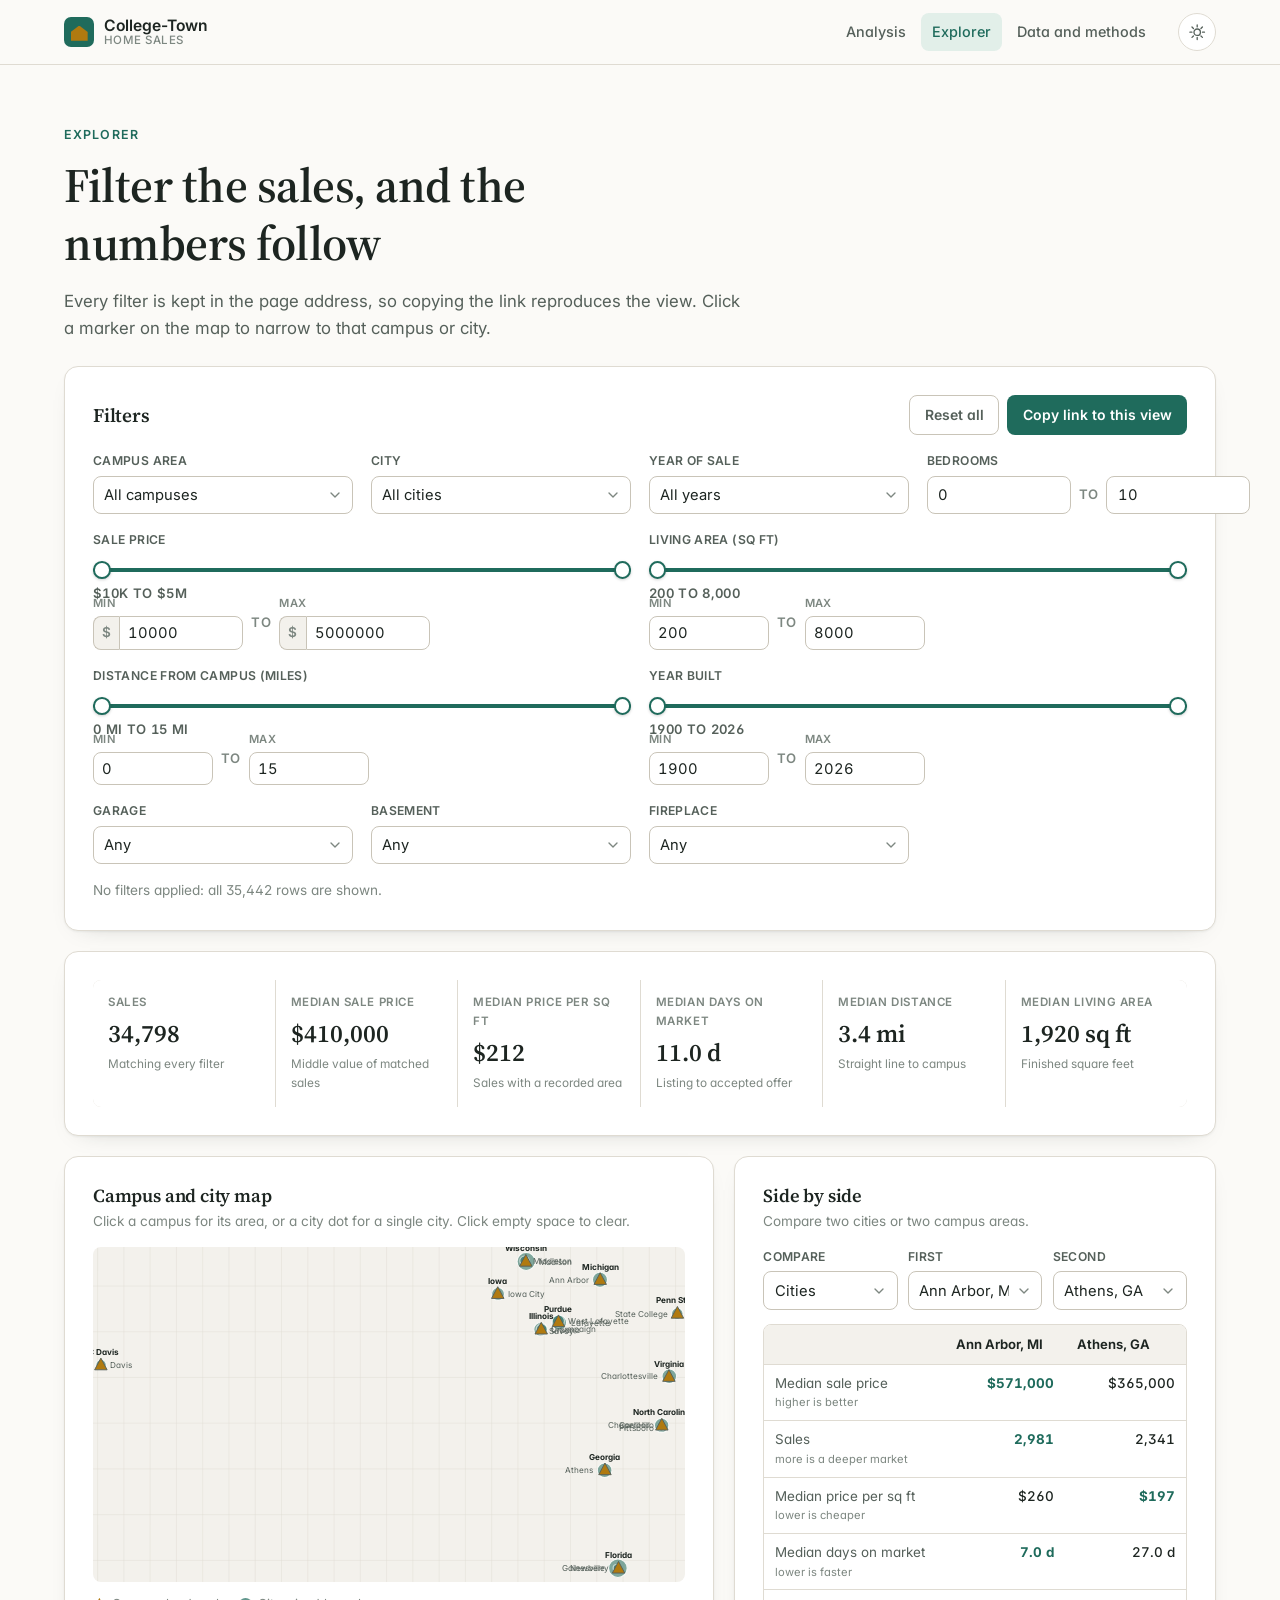
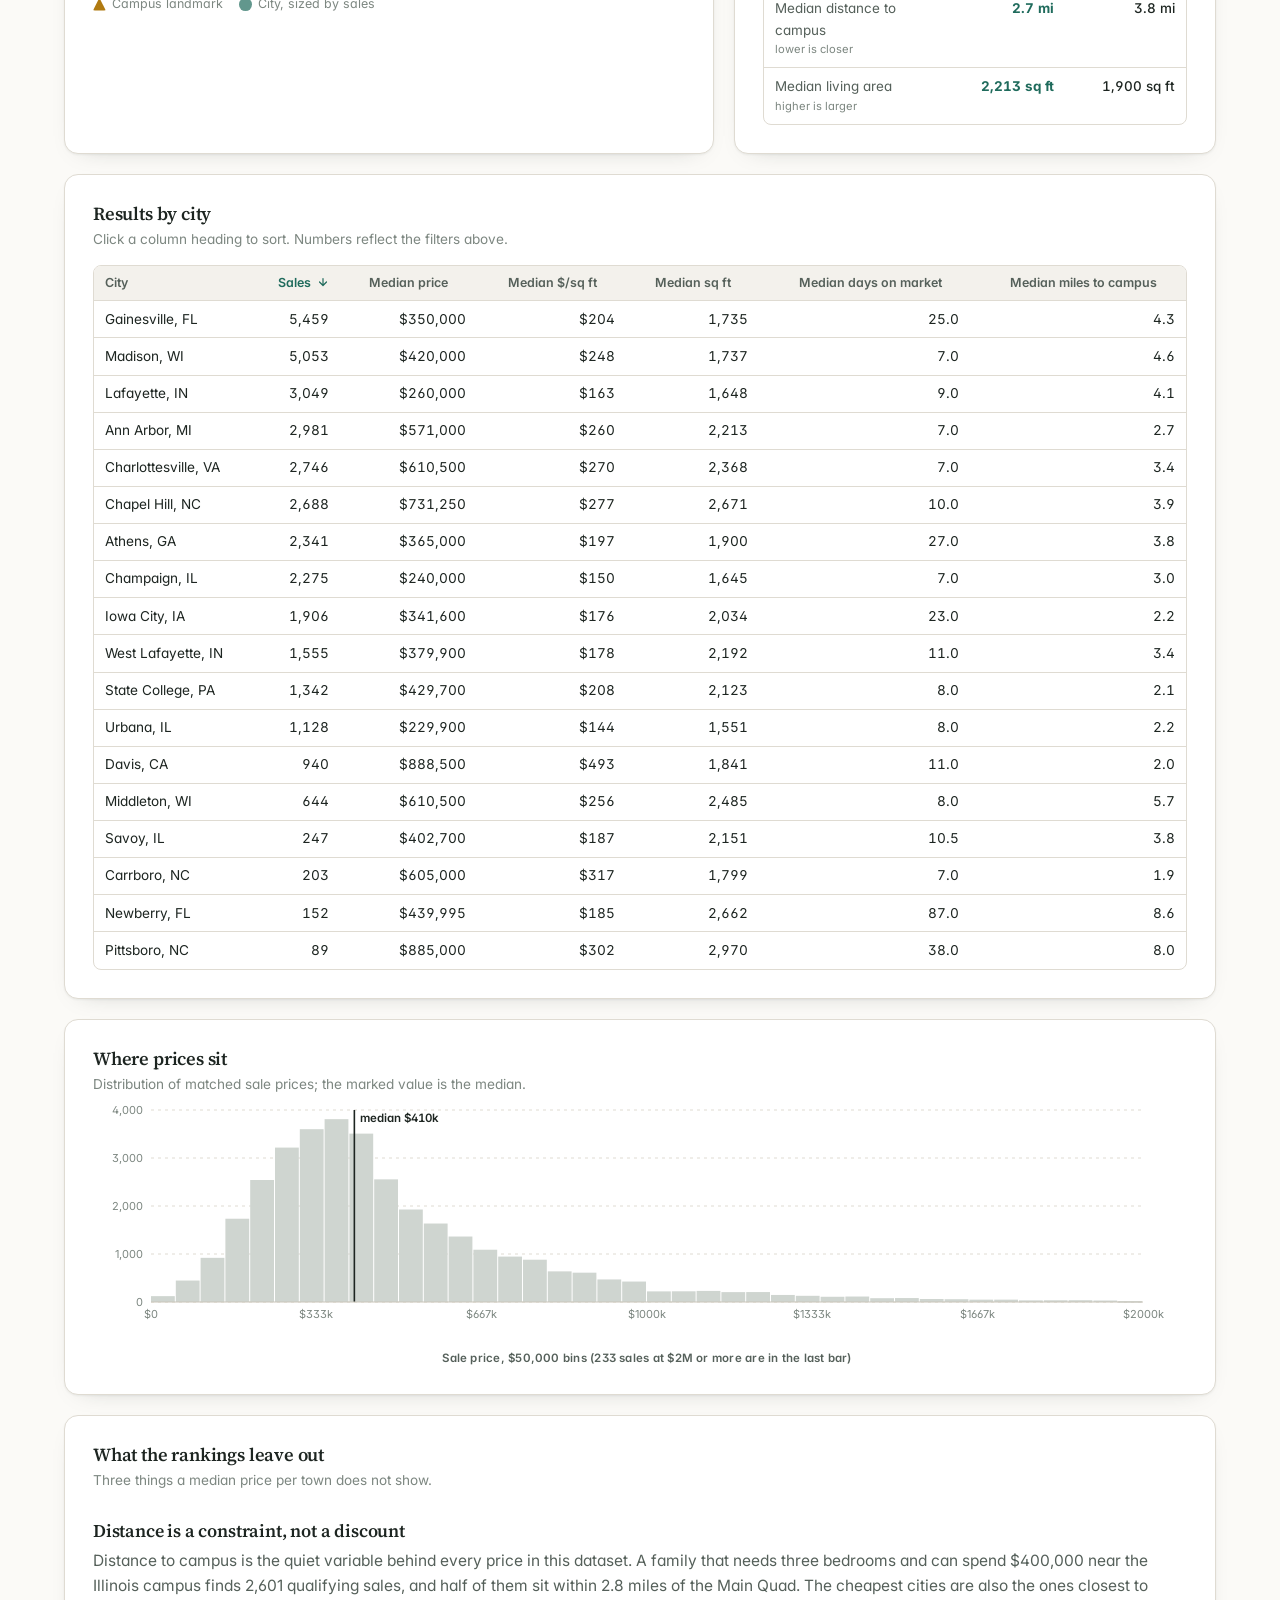
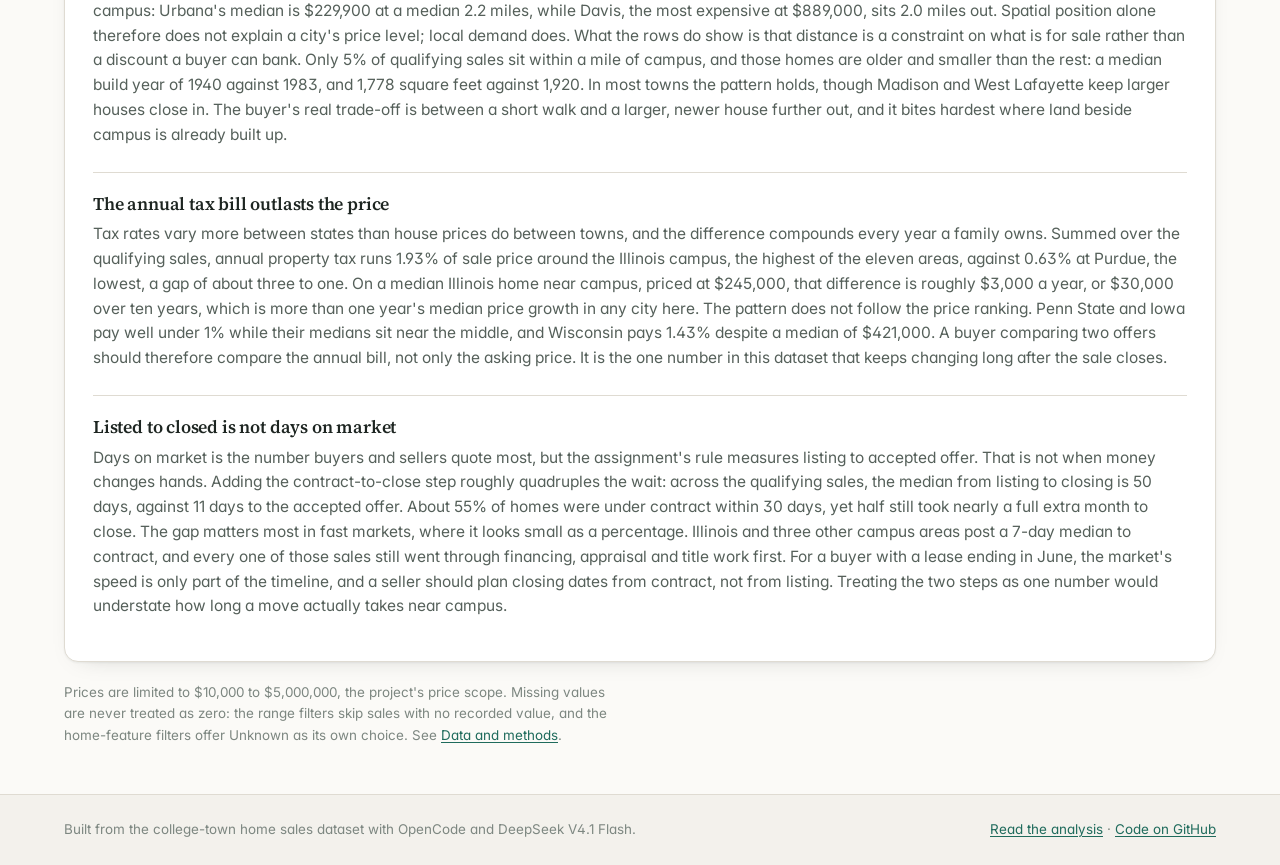
==== explore.html @ 2c2f4332 "Part 2: answer Q1-Q10 from the dataset, with an explorer Add the graded questions and insights to th" ====
<!DOCTYPE html>
<html lang="en" data-theme="light">
<head>
  <meta charset="utf-8">
  <meta name="viewport" content="width=device-width, initial-scale=1">
  <title>Explorer: College-Town Home Sales</title>
  <meta name="description" content="Filter 35,442 college-town home sales by campus, city, year, price, size, distance and home features. Map, comparison and sortable table.">
  <link rel="icon" href="data:image/svg+xml,%3Csvg xmlns='http://www.w3.org/2000/svg' viewBox='0 0 32 32'%3E%3Crect width='32' height='32' rx='7' fill='%231f6b5c'/%3E%3Cpath d='M8 17 16 9l8 8v7H8z' fill='%23f2c14e'/%3E%3C/svg%3E">
  <link rel="preconnect" href="https://fonts.googleapis.com">
  <link rel="preconnect" href="https://fonts.gstatic.com" crossorigin>
  <link rel="stylesheet" href="https://fonts.googleapis.com/css2?family=Inter:wght@400;500;600;700&family=Source+Serif+4:opsz,wght@8..60,400;8..60,600&display=swap">
  <link rel="stylesheet" href="styles.css?v=3">
</head>
<body>
  <a class="skip-link" href="#main">Skip to content</a>

  <div id="loading" class="loading" role="status" aria-live="polite">
    <div class="loading-box">
      <span class="spinner" aria-hidden="true"></span>
      <p>Loading 35,442 home sales&hellip;</p>
    </div>
  </div>

  <header class="site-header">
    <div class="wrap header-inner">
      <a class="brand" href="index.html">
        <span class="brand-mark" aria-hidden="true"></span>
        <span class="brand-text">College-Town<small>Home Sales</small></span>
      </a>
      <nav class="site-nav" aria-label="Primary">
        <a href="index.html">Analysis</a>
        <a href="explore.html" aria-current="page">Explorer</a>
        <a href="index.html#data-methods">Data and methods</a>
      </nav>
      <button class="theme-toggle" id="theme-toggle" type="button" aria-pressed="false" aria-label="Switch to dark mode">
        <svg class="icon-sun" viewBox="0 0 24 24" aria-hidden="true"><circle cx="12" cy="12" r="4.2"/><path d="M12 2.5v2.6M12 18.9v2.6M2.5 12h2.6M18.9 12h2.6M5.2 5.2l1.9 1.9M16.9 16.9l1.9 1.9M18.8 5.2l-1.9 1.9M7.1 16.9l-1.9 1.9"/></svg>
        <svg class="icon-moon" viewBox="0 0 24 24" aria-hidden="true"><path d="M20 14.2A8.4 8.4 0 0 1 9.8 4a8.4 8.4 0 1 0 10.2 10.2z"/></svg>
      </button>
    </div>
  </header>

  <main id="main">
    <section class="hero explorer-hero">
      <div class="wrap">
        <p class="eyebrow">Explorer</p>
        <h1>Filter the sales, and the numbers follow</h1>
        <p class="hero-lede">
          Every filter is kept in the page address, so copying the link reproduces the view.
          Click a marker on the map to narrow to that campus or city.
        </p>
      </div>
    </section>

    <div class="wrap explorer">
      <section class="card" aria-labelledby="filters-h">
        <header class="filters-head">
          <h2 id="filters-h">Filters</h2>
          <div class="filters-actions">
            <button type="button" class="btn btn-ghost" id="reset-filters">Reset all</button>
            <button type="button" class="btn btn-primary" id="copy-link">Copy link to this view</button>
          </div>
        </header>

        <div class="filter-grid">
          <label class="field" for="f-campus">
            Campus area
            <select id="f-campus"></select>
          </label>

          <label class="field" for="f-city">
            City
            <select id="f-city"></select>
          </label>

          <label class="field" for="f-year">
            Year of sale
            <select id="f-year"></select>
          </label>

          <div class="field">
            <span class="field-label" id="beds-label">Bedrooms</span>
            <div class="field-inline">
              <label class="sr-only" for="f-beds-min">Minimum bedrooms</label>
              <input type="number" id="f-beds-min" min="0" max="10" step="1" value="0" inputmode="numeric">
              <span class="range-dash" aria-hidden="true">to</span>
              <label class="sr-only" for="f-beds-max">Maximum bedrooms</label>
              <input type="number" id="f-beds-max" min="0" max="10" step="1" value="10" inputmode="numeric">
            </div>
          </div>

          <div class="field wide">
            <span class="field-label">Sale price</span>
            <div class="range-wrap">
              <div class="range-slider" id="price-slider"></div>
              <div class="range-inputs">
                <label>
                  Min
                  <span class="unit-input"><span class="unit" aria-hidden="true">$</span><input type="number" id="f-price-min" min="10000" max="5000000" step="1000" value="10000" inputmode="numeric"></span>
                </label>
                <span class="range-dash" aria-hidden="true">to</span>
                <label>
                  Max
                  <span class="unit-input"><span class="unit" aria-hidden="true">$</span><input type="number" id="f-price-max" min="10000" max="5000000" step="1000" value="5000000" inputmode="numeric"></span>
                </label>
              </div>
            </div>
          </div>

          <div class="field wide">
            <span class="field-label">Living area (sq ft)</span>
            <div class="range-wrap">
              <div class="range-slider" id="sqft-slider"></div>
              <div class="range-inputs">
                <label>
                  Min
                  <input type="number" id="f-sqft-min" min="200" max="8000" step="50" value="200" inputmode="numeric">
                </label>
                <span class="range-dash" aria-hidden="true">to</span>
                <label>
                  Max
                  <input type="number" id="f-sqft-max" min="200" max="8000" step="50" value="8000" inputmode="numeric">
                </label>
              </div>
            </div>
          </div>

          <div class="field wide">
            <span class="field-label">Distance from campus (miles)</span>
            <div class="range-wrap">
              <div class="range-slider" id="miles-slider"></div>
              <div class="range-inputs">
                <label>
                  Min
                  <input type="number" id="f-miles-min" min="0" max="15" step="0.5" value="0" inputmode="decimal">
                </label>
                <span class="range-dash" aria-hidden="true">to</span>
                <label>
                  Max
                  <input type="number" id="f-miles-max" min="0" max="15" step="0.5" value="15" inputmode="decimal">
                </label>
              </div>
            </div>
          </div>

          <div class="field wide">
            <span class="field-label">Year built</span>
            <div class="range-wrap">
              <div class="range-slider" id="built-slider"></div>
              <div class="range-inputs">
                <label>
                  Min
                  <input type="number" id="f-built-min" min="1900" max="2026" step="1" value="1900" inputmode="numeric">
                </label>
                <span class="range-dash" aria-hidden="true">to</span>
                <label>
                  Max
                  <input type="number" id="f-built-max" min="1900" max="2026" step="1" value="2026" inputmode="numeric">
                </label>
              </div>
            </div>
          </div>

          <label class="field" for="f-garage">
            Garage
            <select id="f-garage">
              <option value="">Any</option><option value="yes">Yes</option><option value="no">No</option><option value="unknown">Unknown</option>
            </select>
          </label>

          <label class="field" for="f-basement">
            Basement
            <select id="f-basement">
              <option value="">Any</option><option value="yes">Yes</option><option value="no">No</option><option value="unknown">Unknown</option>
            </select>
          </label>

          <label class="field" for="f-fireplace">
            Fireplace
            <select id="f-fireplace">
              <option value="">Any</option><option value="yes">Yes</option><option value="no">No</option><option value="unknown">Unknown</option>
            </select>
          </label>
        </div>

        <div class="active-filters" id="active-filters" aria-live="polite"></div>
      </section>

      <section class="card kpis-card" aria-labelledby="kpi-h">
        <h2 id="kpi-h" class="sr-only">Key numbers for this view</h2>
        <div class="kpi-grid" id="kpi-grid">
          <div class="kpi"><dt>Sales</dt><dd id="kpi-sales">—</dd><p>Matching every filter</p></div>
          <div class="kpi"><dt>Median sale price</dt><dd id="kpi-price">—</dd><p>Middle value of matched sales</p></div>
          <div class="kpi"><dt>Median price per sq ft</dt><dd id="kpi-ppsf">—</dd><p>Sales with a recorded area</p></div>
          <div class="kpi"><dt>Median days on market</dt><dd id="kpi-dom">—</dd><p>Listing to accepted offer</p></div>
          <div class="kpi"><dt>Median distance</dt><dd id="kpi-miles">—</dd><p>Straight line to campus</p></div>
          <div class="kpi"><dt>Median living area</dt><dd id="kpi-sqft">—</dd><p>Finished square feet</p></div>
        </div>
      </section>

      <div class="explore-grid">
        <section class="card map-card" aria-labelledby="map-h">
          <header class="panel-head">
            <h2 id="map-h">Campus and city map</h2>
            <p>Click a campus for its area, or a city dot for a single city. Click empty space to clear.</p>
          </header>
          <div class="map-holder" id="map-holder"></div>
          <p class="map-legend">
            <span class="legend-chip"><span class="legend-swatch swatch-campus"></span>Campus landmark</span>
            <span class="legend-chip"><span class="legend-swatch swatch-city"></span>City, sized by sales</span>
          </p>
        </section>

        <section class="card compare-card" aria-labelledby="compare-h">
          <header class="panel-head">
            <h2 id="compare-h">Side by side</h2>
            <p>Compare two cities or two campus areas.</p>
          </header>
          <div class="compare-controls">
            <label class="field" for="compare-kind">
              Compare
              <select id="compare-kind">
                <option value="city">Cities</option>
                <option value="campus">Campus areas</option>
              </select>
            </label>
            <label class="field" for="compare-a">
              First
              <select id="compare-a"></select>
            </label>
            <label class="field" for="compare-b">
              Second
              <select id="compare-b"></select>
            </label>
          </div>
          <div id="compare-body" class="compare-body"></div>
        </section>
      </div>

      <section class="card" aria-labelledby="table-h">
        <header class="panel-head">
          <h2 id="table-h">Results by city</h2>
          <p>Click a column heading to sort. Numbers reflect the filters above.</p>
        </header>
        <div id="results-table"></div>
      </section>

      <section class="card" aria-labelledby="dist-h">
        <header class="panel-head">
          <h2 id="dist-h">Where prices sit</h2>
          <p>Distribution of matched sale prices; the marked value is the median.</p>
        </header>
        <div class="chart chart-short" id="dist-chart"></div>
      </section>

      <section class="card" id="explorer-insights" aria-labelledby="ei-h">
        <header class="panel-head">
          <h2 id="ei-h">What the rankings leave out</h2>
          <p>Three things a median price per town does not show.</p>
        </header>
        <article class="insight">
          <h3>Distance is a constraint, not a discount</h3>
          <p id="insight-proximity"></p>
        </article>
        <article class="insight">
          <h3>The annual tax bill outlasts the price</h3>
          <p id="insight-tax"></p>
        </article>
        <article class="insight">
          <h3>Listed to closed is not days on market</h3>
          <p id="insight-timing"></p>
        </article>
      </section>

      <p class="explorer-note">
        Prices are limited to $10,000 to $5,000,000, the project's price scope. Missing values are never
        treated as zero: the range filters skip sales with no recorded value, and the home-feature
        filters offer Unknown as its own choice. See <a href="index.html#data-methods">Data and methods</a>.
      </p>
    </div>
  </main>

  <footer class="site-footer">
    <div class="wrap footer-inner">
      <p>Built from the college-town home sales dataset with OpenCode and DeepSeek V4.1 Flash.</p>
      <p><a href="index.html">Read the analysis</a> &middot; <a href="https://github.com/bsalbilla06/college-town-home-sales">Code on GitHub</a></p>
    </div>
  </footer>

  
  <script src="insights.js?v=3"></script>
  <script src="charts.js?v=3"></script>
  <script src="analysis.js?v=3"></script>
  <script src="theme.js?v=3"></script>
  <script src="explore.js?v=3"></script>
</body>
</html>
---- styles.css ----
/* College-Town Home Sales
   A small palette, two themes, and one set of layout rules shared by
   the analysis page and the explorer. */

/* ------------------------------ tokens ------------------------------ */
:root {
  --font-sans: "Inter", ui-sans-serif, system-ui, -apple-system, "Segoe UI", sans-serif;
  --font-serif: "Source Serif 4", Georgia, "Times New Roman", serif;

  --paper: #fbfaf7;
  --surface: #ffffff;
  --surface-2: #f3f1ec;
  --surface-3: #e9e6df;
  --ink: #1d2521;
  --ink-2: #55605a;
  --ink-3: #7d8781;
  --line: #dfdbd2;
  --line-strong: #c9c4b8;

  --accent: #1f6b5c;
  --accent-ink: #ffffff;
  --accent-soft: #e2efe9;
  --accent-2: #0f4a3f;
  --gold: #b07a10;
  --gold-soft: #f6ecd5;
  --muted: #a9b2ac;
  --muted-2: #cfd5d0;
  --neg: #a8472c;
  --neg-soft: #f6e3dd;

  --shadow: 0 1px 2px rgba(29, 37, 33, 0.05), 0 8px 24px -18px rgba(29, 37, 33, 0.35);
  --radius: 14px;
  --radius-sm: 8px;
  --wrap: 76rem;
  --focus: 0 0 0 3px rgba(31, 107, 92, 0.35);
}

[data-theme="dark"] {
  --paper: #121716;
  --surface: #1a201e;
  --surface-2: #212927;
  --surface-3: #2a3331;
  --ink: #edf1ee;
  --ink-2: #b3bdb7;
  --ink-3: #8b968f;
  --line: #2f3936;
  --line-strong: #434f4b;

  --accent: #57c2a8;
  --accent-ink: #0c211c;
  --accent-soft: #1d3a33;
  --accent-2: #8fdcc7;
  --gold: #e8b85c;
  --gold-soft: #3a2f17;
  --muted: #5d6a64;
  --muted-2: #3f4a46;
  --neg: #e58b6f;
  --neg-soft: #3c251f;

  --shadow: 0 1px 2px rgba(0, 0, 0, 0.4), 0 10px 30px -20px rgba(0, 0, 0, 0.8);
  --focus: 0 0 0 3px rgba(87, 194, 168, 0.45);
}

/* ------------------------------ base ------------------------------- */
*, *::before, *::after { box-sizing: border-box; }

html { -webkit-text-size-adjust: 100%; scroll-behavior: smooth; scroll-padding-top: 5.5rem; }

body {
  margin: 0;
  background: var(--paper);
  color: var(--ink);
  font-family: var(--font-sans);
  font-size: 16px;
  line-height: 1.6;
  font-feature-settings: "cv11", "ss01";
  -webkit-font-smoothing: antialiased;
}

h1, h2, h3, h4 { font-family: var(--font-serif); font-weight: 600; line-height: 1.2; letter-spacing: -0.01em; margin: 0; }
h1 { font-size: clamp(1.9rem, 4.2vw, 3rem); }
h2 { font-size: clamp(1.3rem, 2.2vw, 1.65rem); }
h3 { font-size: 1.12rem; }
p { margin: 0 0 0.85rem; }
a { color: var(--accent); text-underline-offset: 2px; }
code { font-size: 0.88em; background: var(--surface-2); padding: 0.08em 0.35em; border-radius: 5px; }

:focus-visible { outline: none; box-shadow: var(--focus); border-radius: 6px; }

.wrap { width: 100%; max-width: var(--wrap); margin: 0 auto; padding: 0 clamp(1rem, 3vw, 2rem); }

.skip-link {
  position: absolute; left: -9999px; top: 0.5rem; z-index: 50;
  background: var(--surface); padding: 0.6rem 0.9rem; border-radius: var(--radius-sm);
  border: 1px solid var(--line);
}
.skip-link:focus { left: 1rem; }

/* ------------------------------ header ----------------------------- */
.site-header {
  position: sticky; top: 0; z-index: 30;
  background: color-mix(in srgb, var(--paper) 88%, transparent);
  backdrop-filter: saturate(140%) blur(10px);
  border-bottom: 1px solid var(--line);
}

.header-inner {
  display: flex; align-items: center; gap: 1.25rem;
  min-height: 4rem;
}

.brand { display: flex; align-items: center; gap: 0.6rem; text-decoration: none; color: var(--ink); flex: none; }
.brand-mark {
  width: 1.9rem; height: 1.9rem; border-radius: 7px; background: var(--accent);
  display: grid; place-items: center; position: relative; overflow: hidden;
}
.brand-mark::before {
  content: ""; position: absolute; inset: 0.55rem 0.42rem 0.4rem; background: var(--gold);
  clip-path: polygon(0 42%, 50% 0, 100% 42%, 100% 100%, 0 100%);
}
.brand-text { display: flex; flex-direction: column; line-height: 1.1; font-weight: 600; font-size: 0.98rem; }
.brand-text small { font-weight: 500; font-size: 0.72rem; color: var(--ink-3); letter-spacing: 0.04em; text-transform: uppercase; }

.site-nav { display: flex; gap: 0.25rem; margin-left: auto; }
.site-nav a {
  text-decoration: none; color: var(--ink-2); font-size: 0.9rem; font-weight: 500;
  padding: 0.45rem 0.7rem; border-radius: var(--radius-sm);
}
.site-nav a:hover { background: var(--surface-2); color: var(--ink); }
.site-nav a[aria-current="page"] { color: var(--accent); background: var(--accent-soft); }

.theme-toggle {
  flex: none; width: 2.4rem; height: 2.4rem; border-radius: 50%;
  border: 1px solid var(--line); background: var(--surface); color: var(--ink-2);
  display: grid; place-items: center; cursor: pointer;
  transition: background 0.15s, border-color 0.15s, color 0.15s;
}
.theme-toggle:hover { background: var(--surface-2); color: var(--ink); border-color: var(--line-strong); }
.theme-toggle svg { width: 1.15rem; height: 1.15rem; fill: none; stroke: currentColor; stroke-width: 1.7; stroke-linecap: round; stroke-linejoin: round; }
.theme-toggle .icon-moon { display: none; fill: currentColor; stroke: none; }
[data-theme="dark"] .theme-toggle .icon-sun { display: none; }
[data-theme="dark"] .theme-toggle .icon-moon { display: block; }

/* ------------------------------- hero ------------------------------ */
.hero { padding: clamp(2.25rem, 5vw, 3.75rem) 0 clamp(1.5rem, 3vw, 2.25rem); }
.hero .eyebrow {
  margin: 0 0 0.75rem; font-size: 0.78rem; font-weight: 600; letter-spacing: 0.09em;
  text-transform: uppercase; color: var(--accent);
}
.hero h1 { max-width: 22ch; }
.hero-lede { margin: 1rem 0 0; max-width: 62ch; color: var(--ink-2); font-size: 1.05rem; }

.stat-strip {
  display: grid; grid-template-columns: repeat(4, minmax(0, 1fr)); gap: 1px;
  margin: 2rem 0 0; background: var(--line); border: 1px solid var(--line);
  border-radius: var(--radius); overflow: hidden;
}
.stat-strip > div { background: var(--surface); padding: 0.9rem 1rem; }
.stat-strip dt { font-size: 0.74rem; font-weight: 600; letter-spacing: 0.06em; text-transform: uppercase; color: var(--ink-3); }
.stat-strip dd { margin: 0.15rem 0 0; font-family: var(--font-serif); font-size: 1.35rem; font-weight: 600; font-variant-numeric: tabular-nums; }

/* ------------------------------ layout ----------------------------- */
.layout {
  display: grid; grid-template-columns: 15rem minmax(0, 1fr); gap: clamp(1.25rem, 3vw, 2.5rem);
  align-items: start; padding-bottom: 3rem;
}

.toc {
  position: sticky; top: 5rem; padding: 0.5rem 0;
  max-height: calc(100vh - 6rem); overflow: auto;
}
.toc-title { font-size: 0.74rem; font-weight: 600; letter-spacing: 0.08em; text-transform: uppercase; color: var(--ink-3); margin: 0 0 0.5rem; }
.toc ol { list-style: none; margin: 0; padding: 0; display: grid; gap: 1px; border-left: 2px solid var(--line); }
.toc a {
  display: block; padding: 0.3rem 0.75rem; margin-left: -2px; border-left: 2px solid transparent;
  font-size: 0.86rem; color: var(--ink-2); text-decoration: none;
}
.toc a:hover { color: var(--ink); border-left-color: var(--line-strong); }
.toc a.is-active { color: var(--accent); border-left-color: var(--accent); font-weight: 600; }

.content { min-width: 0; display: grid; gap: 1.25rem; }

/* ------------------------------- card ------------------------------ */
.card {
  background: var(--surface); border: 1px solid var(--line); border-radius: var(--radius);
  padding: clamp(1.1rem, 2.4vw, 1.75rem); box-shadow: var(--shadow);
  scroll-margin-top: 5.5rem;
}
.card.interactive { border-color: color-mix(in srgb, var(--accent) 32%, var(--line)); }

.q-head { display: flex; align-items: flex-start; gap: 0.85rem; margin-bottom: 0.75rem; }
.q-tag {
  flex: none; margin: 0; font-family: var(--font-sans); font-size: 0.74rem; font-weight: 700;
  letter-spacing: 0.06em; color: var(--accent-ink); background: var(--accent);
  padding: 0.22rem 0.5rem; border-radius: 6px; line-height: 1.5;
}
.q-tag.alt { background: var(--gold); color: #1d1403; }
.q-head h2 { max-width: 46ch; }

/* the one-sentence answer */
.answer {
  margin: 0.4rem 0 1.1rem; padding: 0.85rem 1rem 0.85rem 1.1rem;
  background: var(--accent-soft); border-left: 3px solid var(--accent); border-radius: 0 var(--radius-sm) var(--radius-sm) 0;
  font-size: 1.02rem; color: var(--ink);
}
.answer strong { font-weight: 700; }
.answer .answer-lead { display: block; font-family: var(--font-serif); font-size: 1.22rem; font-weight: 600; margin-bottom: 0.2rem; }
.answer .answer-detail { display: block; font-size: 0.92rem; color: var(--ink-2); margin-top: 0.35rem; }
.answer.is-empty { background: var(--surface-2); border-left-color: var(--ink-3); }

/* ------------------------------ charts ----------------------------- */
.chart-figure { margin: 0; }
.chart-figure figcaption { display: flex; flex-direction: column; gap: 0.1rem; margin-bottom: 0.6rem; }
.fig-title { font-weight: 600; font-size: 0.95rem; }
.fig-sub { font-size: 0.8rem; color: var(--ink-3); }

.chart { position: relative; width: 100%; height: 21rem; overflow: visible; }
/* The SVG is sized numerically to its box, so let it fill the width on its own. */
.chart > svg { width: 100%; height: auto; display: block; }
.chart.chart-tall { height: 27rem; }
.chart.chart-short { height: 16rem; }
.chart svg { display: block; width: 100%; height: 100%; overflow: visible; }

.chart .axis-line { stroke: var(--line-strong); stroke-width: 1; }
.chart .grid-line { stroke: var(--line); stroke-width: 1; stroke-dasharray: 3 4; }
.chart .tick-label { fill: var(--ink-3); font-family: var(--font-sans); font-size: 11px; }
.chart .axis-label { fill: var(--ink-2); font-family: var(--font-sans); font-size: 11.5px; font-weight: 600; letter-spacing: 0.02em; }
.chart .value-label { fill: var(--ink); font-family: var(--font-sans); font-size: 11.5px; font-weight: 600; font-variant-numeric: tabular-nums; }
.chart .value-label.is-inside { fill: var(--paper); }
.chart .bar.is-answer + .value-label.is-inside { fill: var(--paper); }
.chart .cat-label { fill: var(--ink-2); font-family: var(--font-sans); font-size: 12px; }
.chart .cat-label.is-answer { fill: var(--ink); font-weight: 700; }
.chart .bar { fill: var(--muted-2); transition: fill 0.12s; }
.chart .bar.is-answer { fill: var(--accent); }
.chart .answer-row { fill: var(--accent-soft); opacity: 0.55; }
.chart .bar.is-negative { fill: var(--neg-soft); }
.chart .bar.is-negative.is-answer { fill: var(--neg); }
.chart .bar-hit:hover + .bar, .chart .bar:hover { filter: brightness(0.94); }
.chart .dot { fill: var(--accent); stroke: var(--surface); stroke-width: 1.5; }
.chart .range-line { stroke: var(--muted); stroke-width: 1.4; }
.chart .range-cap { stroke: var(--muted); stroke-width: 1.4; }
.chart .mean-line { stroke: var(--ink-2); stroke-width: 1.6; stroke-dasharray: 4 3; }
.chart .median-line { stroke: var(--ink); stroke-width: 1.6; }
.chart .annotation { fill: var(--ink-2); font-family: var(--font-sans); font-size: 11px; }
.chart .zero-line { stroke: var(--ink-2); stroke-width: 1.2; }
.chart .slope-line { stroke: var(--muted); stroke-width: 2; fill: none; }
.chart .slope-line.is-answer { stroke: var(--accent); stroke-width: 3; }
.chart .slope-dot { fill: var(--surface); stroke: var(--muted); stroke-width: 2; }
.chart .slope-dot.is-answer { stroke: var(--accent); fill: var(--accent); }
.chart .col { fill: var(--muted-2); }
.chart .col.is-answer { fill: var(--accent); }
.chart .hist { fill: var(--muted-2); }
.chart .hist.is-answer { fill: var(--accent-soft); stroke: var(--accent); }
.chart .ghost-bar { fill: var(--muted-2); opacity: 0.45; }

.chart .hit { fill: transparent; cursor: default; }
.chart .hit:focus-visible { fill: var(--accent-soft); }

.chart-empty {
  display: grid; place-items: center; height: 100%; text-align: center;
  color: var(--ink-3); font-size: 0.92rem; padding: 1rem;
}

/* tooltips */
.tooltip {
  position: fixed; z-index: 60; pointer-events: none; opacity: 0;
  transition: opacity 0.1s ease;
  background: var(--ink); color: var(--paper);
  border-radius: 8px; padding: 0.5rem 0.65rem; font-size: 0.8rem; line-height: 1.45;
  max-width: 15rem; box-shadow: 0 6px 20px -8px rgba(0, 0, 0, 0.5);
}
[data-theme="dark"] .tooltip { background: var(--surface-3); color: var(--ink); border: 1px solid var(--line-strong); }
.tooltip.is-visible { opacity: 1; }
.tooltip-title { font-weight: 600; margin-bottom: 0.15rem; }
.tooltip-row { display: flex; justify-content: space-between; gap: 0.75rem; font-variant-numeric: tabular-nums; }
.tooltip-row span:first-child { opacity: 0.8; }

/* ------------------------------ tables ----------------------------- */
.table-drawer { margin-top: 1rem; border-top: 1px solid var(--line); padding-top: 0.5rem; }
.table-drawer summary {
  cursor: pointer; font-size: 0.86rem; font-weight: 600; color: var(--accent);
  padding: 0.3rem 0; list-style: none;
}
.table-drawer summary::-webkit-details-marker { display: none; }
.table-drawer summary::before { content: "▸ "; display: inline-block; transition: transform 0.15s; }
.table-drawer[open] summary::before { transform: rotate(90deg); }

.table-scroll { overflow-x: auto; margin-top: 0.5rem; border: 1px solid var(--line); border-radius: var(--radius-sm); }
table.data { width: 100%; border-collapse: collapse; font-size: 0.85rem; }
table.data th, table.data td { padding: 0.45rem 0.7rem; border-bottom: 1px solid var(--line); text-align: left; white-space: nowrap; }
table.data thead th { background: var(--surface-2); font-weight: 600; font-size: 0.78rem; color: var(--ink-2); position: sticky; top: 0; }
table.data td.num, table.data th.num { text-align: right; font-variant-numeric: tabular-nums; }
table.data tbody tr:last-child td { border-bottom: none; }
table.data tr.is-answer td { background: var(--accent-soft); font-weight: 600; }

/* ----------------------------- controls ---------------------------- */
.control-row {
  display: flex; flex-wrap: wrap; gap: 0.9rem 1.1rem; margin: 0 0 1rem;
  padding: 0.9rem 1rem; background: var(--surface-2); border-radius: var(--radius-sm);
  border: 1px solid var(--line);
}
.field { display: flex; flex-direction: column; gap: 0.3rem; font-size: 0.76rem; font-weight: 600; letter-spacing: 0.03em; text-transform: uppercase; color: var(--ink-2); min-width: 0; }
.field-inline { display: flex; align-items: center; gap: 0.5rem; }

input[type="number"] { appearance: textfield; -moz-appearance: textfield; font-variant-numeric: tabular-nums; }
input[type="number"]::-webkit-outer-spin-button,
input[type="number"]::-webkit-inner-spin-button { -webkit-appearance: none; margin: 0; }

/* number plus its unit, so the two cannot drift apart */
.field .unit-input { display: flex; align-items: stretch; }
.field .unit-input input { flex: 1; min-width: 0; }
.field .unit-input .unit {
  display: flex; align-items: center; padding: 0 0.5rem; font-size: 0.85rem; font-weight: 600;
  color: var(--ink-3); background: var(--surface-2); border: 1px solid var(--line-strong);
  border-right: none; border-radius: var(--radius-sm) 0 0 var(--radius-sm); white-space: nowrap;
}
.field .unit-input input { border-top-left-radius: 0; border-bottom-left-radius: 0; }

select, input[type="number"], input[type="text"], input[type="search"] {
  font-family: var(--font-sans); font-size: 0.92rem; color: var(--ink);
  background: var(--surface); border: 1px solid var(--line-strong); border-radius: var(--radius-sm);
  padding: 0.5rem 0.65rem; min-height: 2.4rem; min-width: 9rem;
  transition: border-color 0.15s, box-shadow 0.15s;
}
select { appearance: none; padding-right: 2rem; cursor: pointer;
  background-image: url("data:image/svg+xml,%3Csvg xmlns='http://www.w3.org/2000/svg' viewBox='0 0 24 24' fill='none' stroke='%237d8781' stroke-width='2' stroke-linecap='round' stroke-linejoin='round'%3E%3Cpath d='M6 9l6 6 6-6'/%3E%3C/svg%3E");
  background-repeat: no-repeat; background-position: right 0.6rem center; background-size: 1rem;
}
select:hover, input:hover { border-color: var(--ink-3); }
select:focus-visible, input:focus-visible { border-color: var(--accent); box-shadow: var(--focus); outline: none; }

/* ------------------------------ insights --------------------------- */
.insight { margin-top: 1.5rem; padding-top: 1.25rem; border-top: 1px solid var(--line); }
.insight:first-of-type { border-top: none; padding-top: 0.25rem; }
.insight h3 { margin-bottom: 0.5rem; }
.insight p { color: var(--ink-2); font-size: 0.97rem; }
.insight p strong { color: var(--ink); }

/* ------------------------------- rules ----------------------------- */
.rules { margin: 0.25rem 0 1.5rem; display: grid; gap: 0.65rem; }
.rules dt { font-weight: 650; font-size: 0.92rem; }
.rules dd { margin: 0.1rem 0 0; color: var(--ink-2); font-size: 0.92rem; max-width: 70ch; }
.method-text { color: var(--ink-2); font-size: 0.93rem; max-width: 72ch; }
.citation { margin-top: 1.25rem; padding: 0.85rem 1rem; background: var(--surface-2); border-radius: var(--radius-sm); font-size: 0.86rem; color: var(--ink-2); }

/* ------------------------------ loading ---------------------------- */
.loading {
  position: fixed; inset: 0; z-index: 80; display: grid; place-items: center;
  background: var(--paper); transition: opacity 0.35s ease, visibility 0.35s;
}
.loading.is-hidden { opacity: 0; visibility: hidden; }
.loading-box { display: grid; justify-items: center; gap: 0.9rem; color: var(--ink-2); }
.spinner {
  width: 2rem; height: 2rem; border-radius: 50%;
  border: 3px solid var(--surface-3); border-top-color: var(--accent);
  animation: spin 0.8s linear infinite;
}
@keyframes spin { to { transform: rotate(360deg); } }
@media (prefers-reduced-motion: reduce) {
  .spinner { animation: none; }
  html { scroll-behavior: auto; }
}

/* ------------------------------ footer ----------------------------- */
.site-footer { border-top: 1px solid var(--line); background: var(--surface-2); padding: 1.5rem 0; }
.footer-inner { display: flex; flex-wrap: wrap; gap: 0.5rem 1.5rem; justify-content: space-between; font-size: 0.84rem; color: var(--ink-3); }
.footer-inner p { margin: 0; }

/* --------------------------- responsive ---------------------------- */
@media (max-width: 60rem) {
  .layout { grid-template-columns: minmax(0, 1fr); }
  .toc { position: static; max-height: none; overflow: visible; padding: 0; }
  .toc ol { grid-auto-flow: column; grid-auto-columns: max-content; overflow-x: auto; border-left: none; border-bottom: 2px solid var(--line); padding-bottom: 0.25rem; }
  .toc a { border-left: none; white-space: nowrap; }
  .toc a:hover { border-left-color: transparent; }
  .toc a.is-active { border-left-color: transparent; border-bottom: 2px solid var(--accent); margin-bottom: -0.35rem; }
}

@media (max-width: 44rem) {
  .header-inner { min-height: 3.5rem; gap: 0.6rem; }
  .brand-text { font-size: 0.88rem; }
  .site-nav { gap: 0; }
  .site-nav a { padding: 0.4rem 0.45rem; font-size: 0.82rem; }
  .site-nav a[href="#data-methods"] { display: none; }
  .stat-strip { grid-template-columns: repeat(2, minmax(0, 1fr)); }
  .stat-strip dd { font-size: 1.15rem; }
  .chart { height: 17rem; }
  .chart.chart-tall { height: 24rem; }
  .control-row { flex-direction: column; align-items: stretch; }
  .field { width: 100%; }
  select, input[type="number"], input[type="text"] { width: 100%; min-width: 0; }
  .q-head { flex-direction: column; gap: 0.45rem; }
  .q-head h2 { font-size: 1.2rem; }
  .answer .answer-lead { font-size: 1.1rem; }
}

/* ============================ controls ============================== */
.sr-only {
  position: absolute; width: 1px; height: 1px; padding: 0; margin: -1px;
  overflow: hidden; clip: rect(0 0 0 0); white-space: nowrap; border: 0;
}

.btn {
  font: inherit; font-size: 0.875rem; font-weight: 600; cursor: pointer;
  padding: 0.5rem 0.9rem; border-radius: var(--radius-sm); border: 1px solid transparent;
  transition: background 0.15s, border-color 0.15s, color 0.15s, transform 0.05s;
  white-space: nowrap;
}
.btn:active { transform: translateY(1px); }
.btn-primary { background: var(--accent); color: var(--accent-ink); }
.btn-primary:hover { background: var(--accent-2); }
.btn-ghost { background: transparent; color: var(--ink-2); border-color: var(--line-strong); }
.btn-ghost:hover { background: var(--surface-2); color: var(--ink); }
.btn:focus-visible { outline: none; box-shadow: var(--focus); }

.field-label { font-size: 0.76rem; font-weight: 600; letter-spacing: 0.03em; text-transform: uppercase; color: var(--ink-2); }
.range-dash { color: var(--ink-3); font-size: 0.82rem; align-self: center; }

.range-wrap { display: flex; flex-direction: column; gap: 0.55rem; }
.range-inputs { display: flex; align-items: flex-end; gap: 0.5rem; flex-wrap: wrap; }
.range-inputs label { display: flex; flex-direction: column; gap: 0.2rem; font-size: 0.7rem; font-weight: 600; letter-spacing: 0.04em; text-transform: uppercase; color: var(--ink-3); }
.range-inputs input { min-width: 7.5rem; padding: 0.35rem 0.5rem; min-height: 2.1rem; }

/* dual-handle slider drawn from two stacked range inputs */
.range-slider { position: relative; height: 2rem; }
.slider-top { position: relative; height: 2rem; }
.range-slider .slider-track {
  position: absolute; left: 0; right: 0; top: 1rem; height: 4px; margin-top: -2px;
  background: var(--surface-3); border-radius: 999px;
}
.range-slider .slider-fill { position: absolute; top: 0; bottom: 0; background: var(--accent); border-radius: 999px; }
.range-slider input[type="range"] {
  position: absolute; inset: 0; width: 100%; height: 100%; margin: 0; background: none;
  -webkit-appearance: none; appearance: none; pointer-events: none;
}
.range-slider input[type="range"]::-webkit-slider-thumb {
  -webkit-appearance: none; appearance: none; pointer-events: auto;
  width: 1.1rem; height: 1.1rem; border-radius: 50%; background: var(--surface);
  border: 2px solid var(--accent); cursor: grab; box-shadow: 0 1px 3px rgba(0,0,0,0.18);
  margin-top: 0;
}
.range-slider input[type="range"]::-moz-range-thumb {
  pointer-events: auto; width: 1.1rem; height: 1.1rem; border-radius: 50%;
  background: var(--surface); border: 2px solid var(--accent); cursor: grab;
}
.range-slider input[type="range"]:focus-visible { box-shadow: none; }
.range-slider input[type="range"]:focus-visible::-webkit-slider-thumb { box-shadow: var(--focus); }
.range-wrap .slider-out {
  display: block; font-size: 0.82rem; color: var(--ink-2);
  font-variant-numeric: tabular-nums; line-height: 1.4; margin-top: -0.15rem;
}

/* ============================ explorer ============================== */
.explorer { display: grid; gap: 1.25rem; padding-bottom: 3rem; }
.explorer-hero { padding-bottom: clamp(1rem, 2vw, 1.5rem); }

.filters-head { display: flex; flex-wrap: wrap; gap: 0.75rem; align-items: center; justify-content: space-between; margin-bottom: 1rem; }
.filters-head h2 { font-size: 1.2rem; }
.filters-actions { display: flex; gap: 0.5rem; }

.filter-grid {
  display: grid; grid-template-columns: repeat(auto-fit, minmax(13rem, 1fr));
  gap: 1rem 1.1rem;
}
.filter-grid .wide { grid-column: span 2; }
.filter-grid .field { min-width: 0; }
.filter-grid input, .filter-grid select { width: 100%; }

.active-filters { display: flex; flex-wrap: wrap; gap: 0.45rem; margin-top: 1rem; }
.chip-empty { font-size: 0.85rem; color: var(--ink-3); }
.chip {
  display: inline-flex; align-items: center; gap: 0.4rem; cursor: pointer;
  font: inherit; font-size: 0.8rem; font-weight: 500; color: var(--accent-2);
  background: var(--accent-soft); border: 1px solid color-mix(in srgb, var(--accent) 28%, transparent);
  padding: 0.28rem 0.6rem; border-radius: 999px;
}
[data-theme="dark"] .chip { color: var(--accent); }
.chip:hover { background: color-mix(in srgb, var(--accent-soft) 70%, var(--accent) 10%); }
.chip span { font-size: 1rem; line-height: 1; opacity: 0.7; }
.chip:focus-visible { outline: none; box-shadow: var(--focus); }

.kpi-grid { display: grid; grid-template-columns: repeat(auto-fit, minmax(9.5rem, 1fr)); gap: 1px; background: var(--line); border-radius: var(--radius-sm); overflow: hidden; }
.kpi { background: var(--surface); padding: 0.85rem 0.95rem; }
.kpi dt { font-size: 0.72rem; font-weight: 600; letter-spacing: 0.05em; text-transform: uppercase; color: var(--ink-3); }
.kpi dd { margin: 0.15rem 0 0.1rem; font-family: var(--font-serif); font-size: clamp(1.25rem, 2.2vw, 1.55rem); font-weight: 600; font-variant-numeric: tabular-nums; }
.kpi p { margin: 0; font-size: 0.74rem; color: var(--ink-3); }
.no-match {
  margin: 0.9rem 0 0; padding: 0.75rem 0.9rem; border-radius: var(--radius-sm);
  background: var(--gold-soft); color: var(--ink); font-size: 0.9rem;
  border: 1px solid color-mix(in srgb, var(--gold) 40%, transparent);
}

.explore-grid { display: grid; grid-template-columns: minmax(0, 1.35fr) minmax(0, 1fr); gap: 1.25rem; }
.panel-head h2 { font-size: 1.15rem; }
.panel-head p { margin: 0.25rem 0 0.9rem; font-size: 0.85rem; color: var(--ink-3); }

/* map */
.map-holder { width: 100%; }
.map-svg { display: block; width: 100%; height: auto; border-radius: var(--radius-sm); background: var(--surface-2); }
.map-grid { stroke: var(--line); stroke-width: 1; opacity: 0.55; }
.map-link { stroke: var(--line-strong); stroke-width: 1.2; stroke-dasharray: 3 4; }
.map-link.is-active { stroke: var(--accent); stroke-dasharray: none; }
.map-city { cursor: pointer; }
.map-dot { fill: var(--accent); opacity: 0.55; stroke: var(--surface); stroke-width: 1.5; transition: opacity 0.15s, fill 0.15s; }
.map-dot.is-in-campus { opacity: 0.95; }
.map-dot.is-dim { opacity: 0.22; }
.map-city:hover .map-dot, .map-city:focus-visible .map-dot { opacity: 1; }
.map-dot.is-active { fill: var(--gold); opacity: 1; stroke: var(--ink); stroke-width: 2; }
.map-label { fill: var(--ink-2); font-family: var(--font-sans); font-size: 10.5px; pointer-events: none; }
.map-campus { cursor: pointer; }
.map-marker { fill: var(--gold); stroke: var(--ink-2); stroke-width: 1.2; transition: opacity 0.15s; }
.map-marker.is-dim { opacity: 0.35; }
.map-marker.is-active { fill: var(--accent); stroke: var(--accent-2); stroke-width: 2; }
.map-campus-label { fill: var(--ink); font-family: var(--font-sans); font-size: 10.5px; font-weight: 700; pointer-events: none; }
.map-campus:hover .map-marker { opacity: 1; }
.map-legend { display: flex; flex-wrap: wrap; gap: 1rem; margin: 0.75rem 0 0; font-size: 0.78rem; color: var(--ink-3); }
.legend-chip { display: inline-flex; align-items: center; gap: 0.4rem; }
.legend-swatch { width: 0.8rem; height: 0.8rem; border-radius: 50%; display: inline-block; }
.swatch-campus { background: var(--gold); border-radius: 2px; clip-path: polygon(50% 0, 100% 100%, 0 100%); }
.swatch-city { background: var(--accent); opacity: 0.7; }

/* comparison */
.compare-controls { display: grid; grid-template-columns: repeat(auto-fit, minmax(8rem, 1fr)); gap: 0.65rem; margin-bottom: 0.9rem; }
.compare-controls .field { min-width: 0; }
.compare-controls select { width: 100%; min-width: 0; }
.compare-grid { display: grid; grid-template-columns: minmax(0, 1.5fr) minmax(0, 1fr) minmax(0, 1fr); gap: 0; border: 1px solid var(--line); border-radius: var(--radius-sm); overflow: hidden; }
.compare-head, .compare-row { display: contents; }
.compare-head > * { background: var(--surface-2); padding: 0.55rem 0.7rem; font-size: 0.82rem; border-bottom: 1px solid var(--line); }
.compare-head strong { font-weight: 650; color: var(--ink); }
.compare-row > * { padding: 0.5rem 0.7rem; border-bottom: 1px solid var(--line); font-size: 0.84rem; }
.compare-row:last-child > * { border-bottom: none; }
.compare-metric { color: var(--ink-2); display: flex; flex-direction: column; }
.compare-metric small { color: var(--ink-3); font-size: 0.7rem; }
.compare-val { text-align: right; font-variant-numeric: tabular-nums; font-weight: 500; }
.compare-val.is-better { color: var(--accent); font-weight: 700; }
.compare-body:empty::after { content: "Choose two places to compare."; display: block; color: var(--ink-3); font-size: 0.88rem; }

/* sortable table */
.results-table th.sortable { cursor: pointer; user-select: none; white-space: nowrap; }
.results-table th.sortable:hover { color: var(--accent); }
.results-table th.sortable.is-sorted { color: var(--accent); }
.results-table th.sortable .th-label { display: inline-block; }
.results-table .sort-icon { display: inline-block; width: 0.75rem; height: 0.75rem; margin-left: 0.35rem; vertical-align: -0.08em; }
.results-table th.sortable.is-sorted .sort-icon {
  background-repeat: no-repeat; background-position: center; background-size: 0.75rem;
}
.results-table th[aria-sort="ascending"] .sort-icon {
  background-image: url("data:image/svg+xml,%3Csvg xmlns='http://www.w3.org/2000/svg' viewBox='0 0 24 24' fill='none' stroke='%231f6b5c' stroke-width='2.4' stroke-linecap='round' stroke-linejoin='round'%3E%3Cpath d='M12 19V5M5 12l7-7 7 7'/%3E%3C/svg%3E");
}
.results-table th[aria-sort="descending"] .sort-icon {
  background-image: url("data:image/svg+xml,%3Csvg xmlns='http://www.w3.org/2000/svg' viewBox='0 0 24 24' fill='none' stroke='%231f6b5c' stroke-width='2.4' stroke-linecap='round' stroke-linejoin='round'%3E%3Cpath d='M12 5v14M5 12l7 7 7-7'/%3E%3C/svg%3E");
}
[data-theme="dark"] .results-table th[aria-sort="ascending"] .sort-icon,
[data-theme="dark"] .results-table th[aria-sort="descending"] .sort-icon { filter: invert(1); }

.explorer-note { font-size: 0.84rem; color: var(--ink-3); max-width: 70ch; margin: 0; }

/* small screens: nothing should need sideways scrolling */
@media (max-width: 60rem) {
  .explore-grid { grid-template-columns: minmax(0, 1fr); }
  .filter-grid .wide { grid-column: span 1; }
}
@media (max-width: 44rem) {
  .filters-head { align-items: flex-start; }
  .filters-actions { width: 100%; }
  .filters-actions .btn { flex: 1; }
  .compare-controls { grid-template-columns: minmax(0, 1fr); }
  .compare-grid { grid-template-columns: minmax(0, 1.25fr) minmax(0, 1fr) minmax(0, 1fr); }
  .compare-row > *, .compare-head > * { padding: 0.45rem 0.45rem; font-size: 0.78rem; }
  .range-inputs { gap: 0.35rem; }
  .range-inputs input { min-width: 0; width: 100%; }
  .range-inputs label { flex: 1; }
  .table-scroll { -webkit-overflow-scrolling: touch; }
}

/* Narrow screens: the filters and the comparison stay inside the viewport. */
@media (max-width: 30rem) {
  .filter-grid { grid-template-columns: minmax(0, 1fr); }
  .range-inputs { flex-wrap: wrap; }
  .range-inputs label { flex: 1 1 6rem; }
  .compare-grid { grid-template-columns: minmax(0, 1.1fr) minmax(0, 0.9fr) minmax(0, 0.9fr); }
  .compare-head > *, .compare-row > * { padding: 0.4rem 0.35rem; font-size: 0.72rem; }
  .compare-metric { font-size: 0.72rem; line-height: 1.25; }
  .compare-metric small { display: none; }
  .big .compare-val, .compare-val { font-size: 0.72rem; overflow-wrap: anywhere; }
  .filters-actions { flex-direction: column; }
  .btn { white-space: normal; }
  .kpi-grid { grid-template-columns: repeat(2, minmax(0, 1fr)); }
  .card { padding: 0.9rem; }
  .map-label, .map-campus-label { display: none; }
  .stat-strip dd { font-size: 1rem; }
  .site-nav a { padding: 0.35rem 0.4rem; font-size: 0.78rem; }
  .brand-text { display: none; }
}
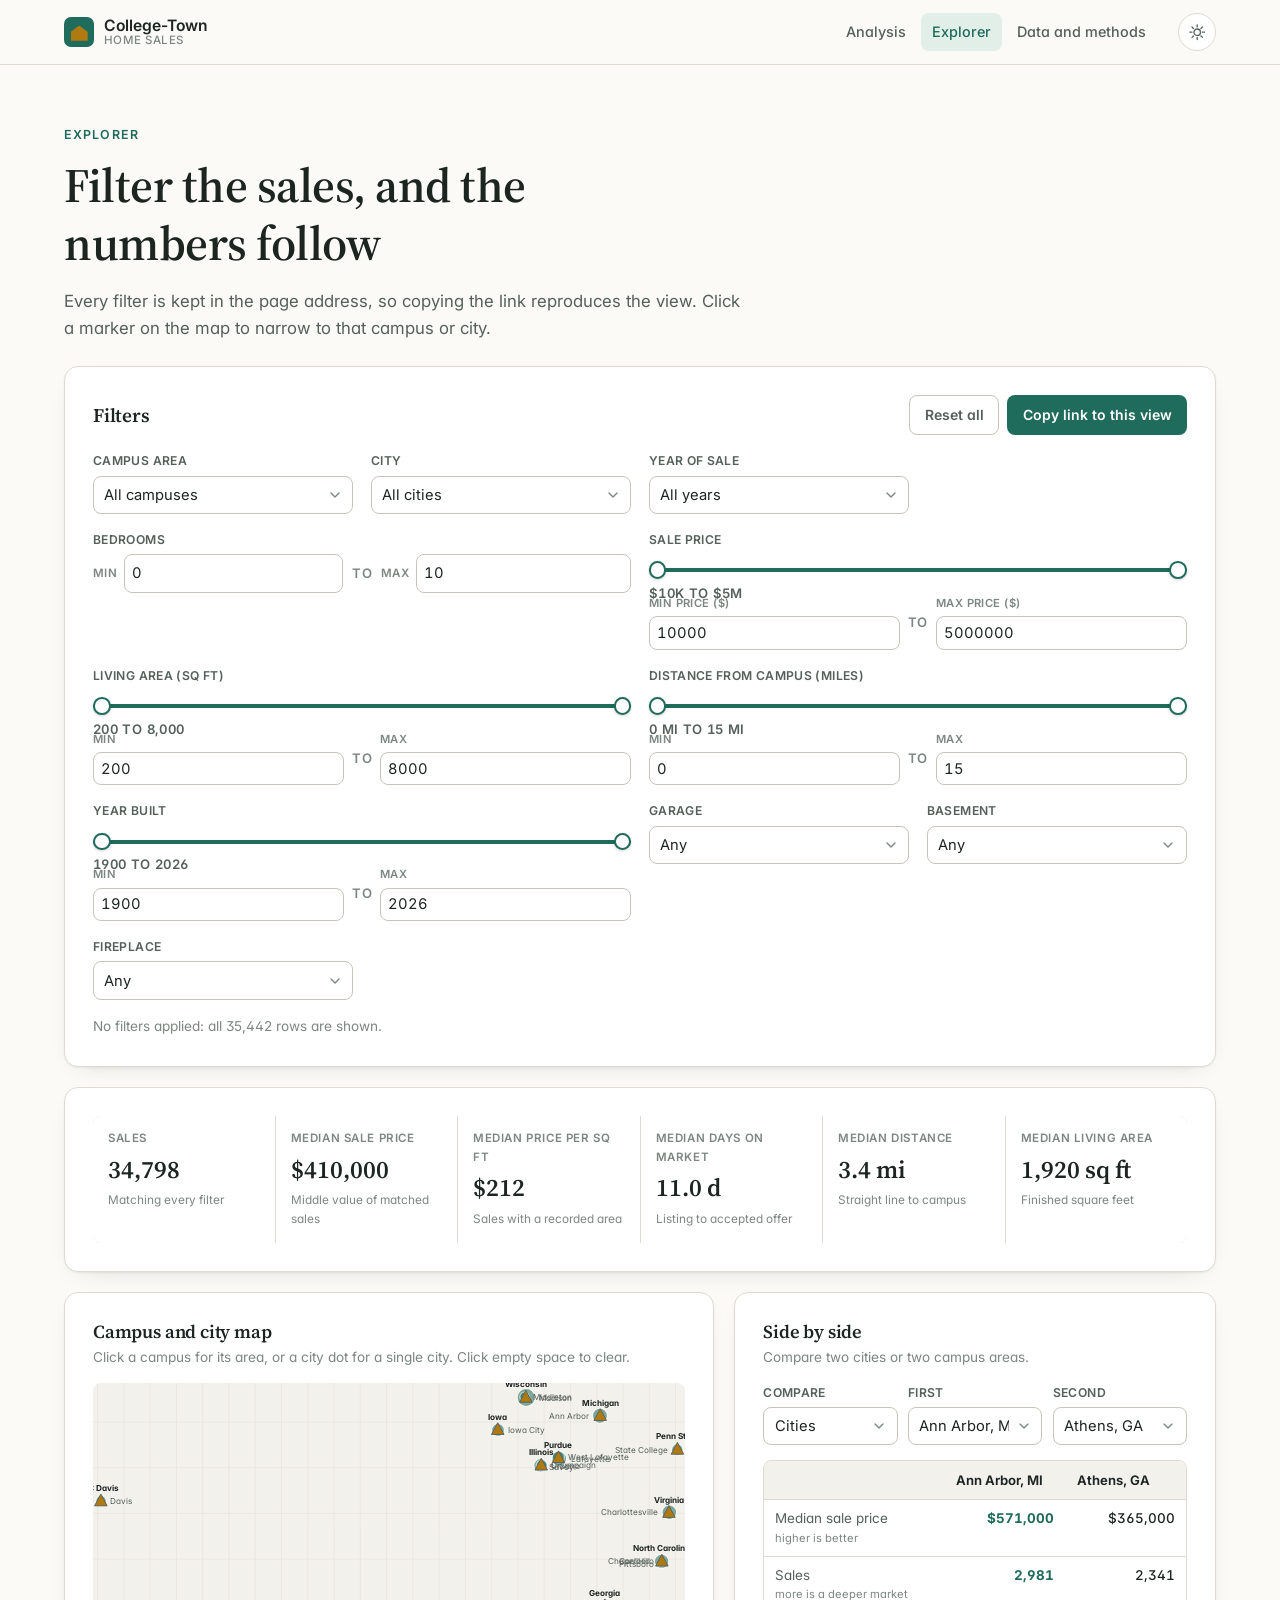
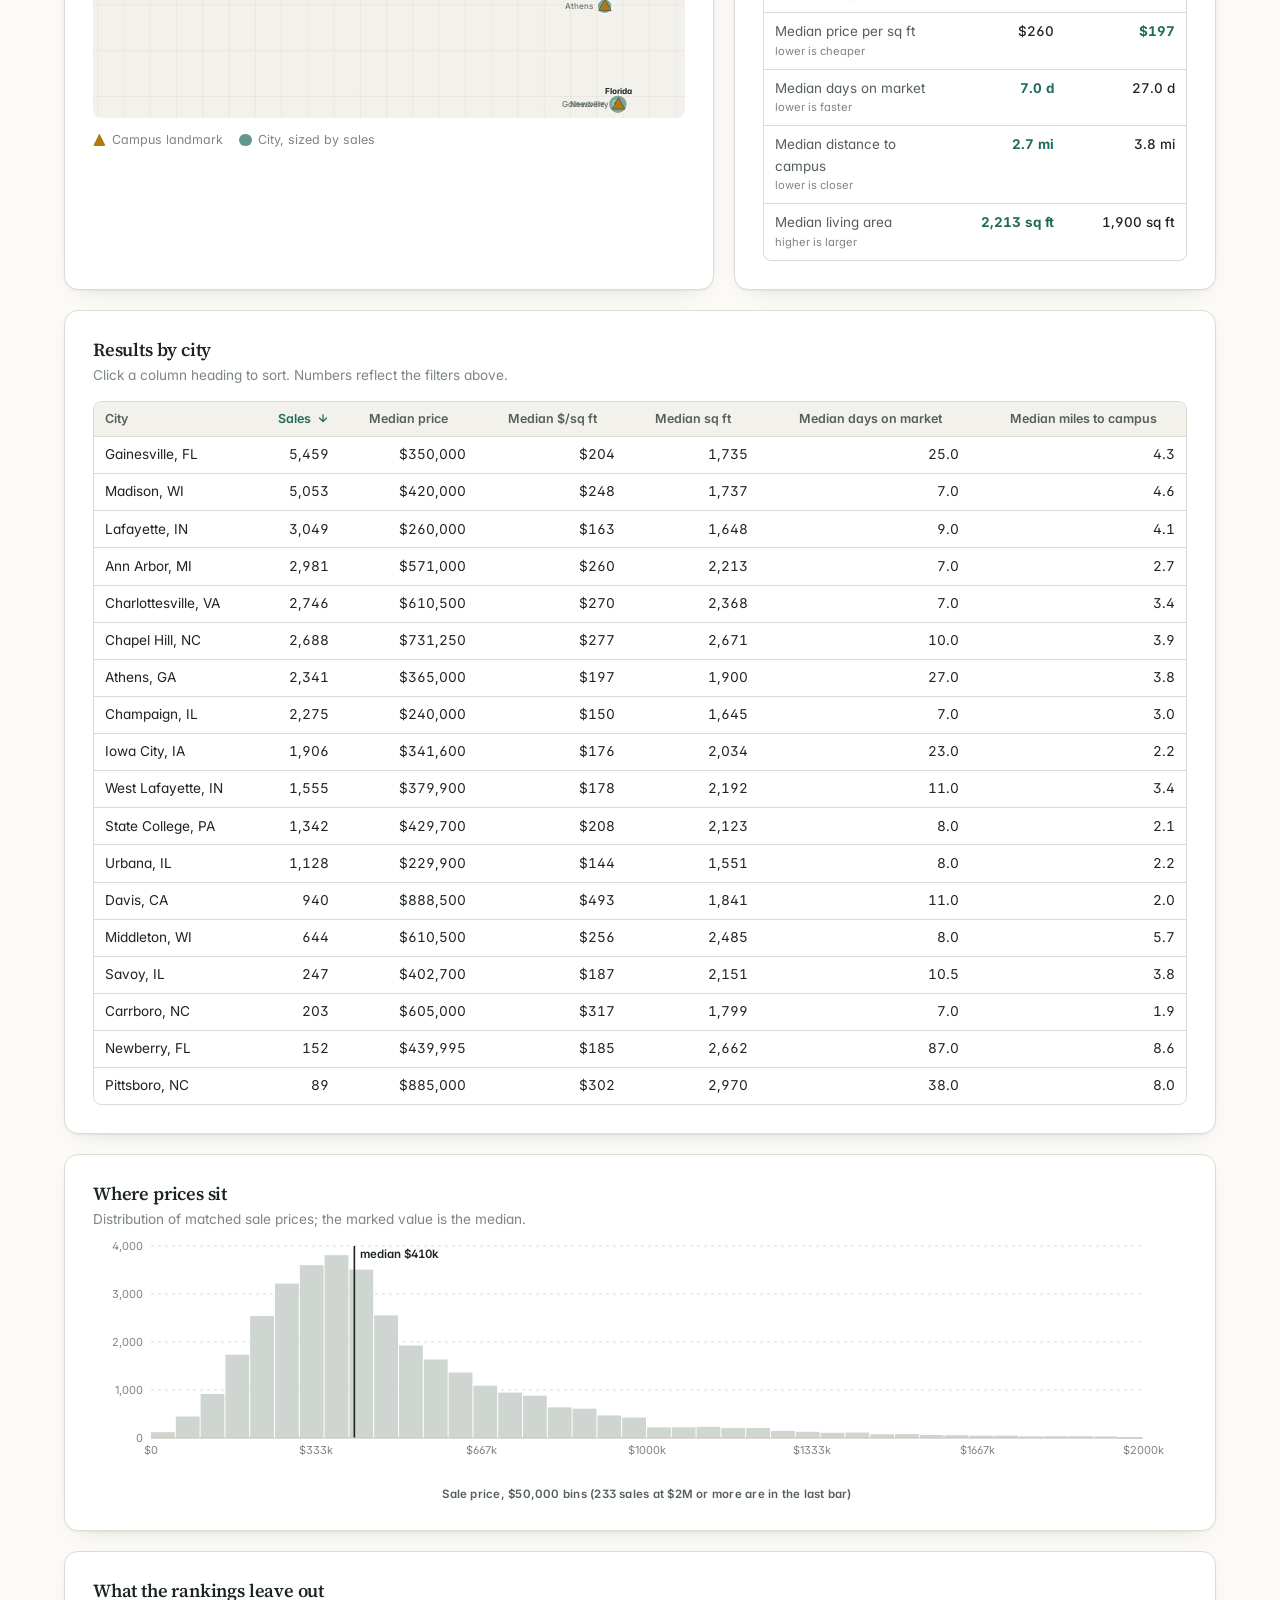
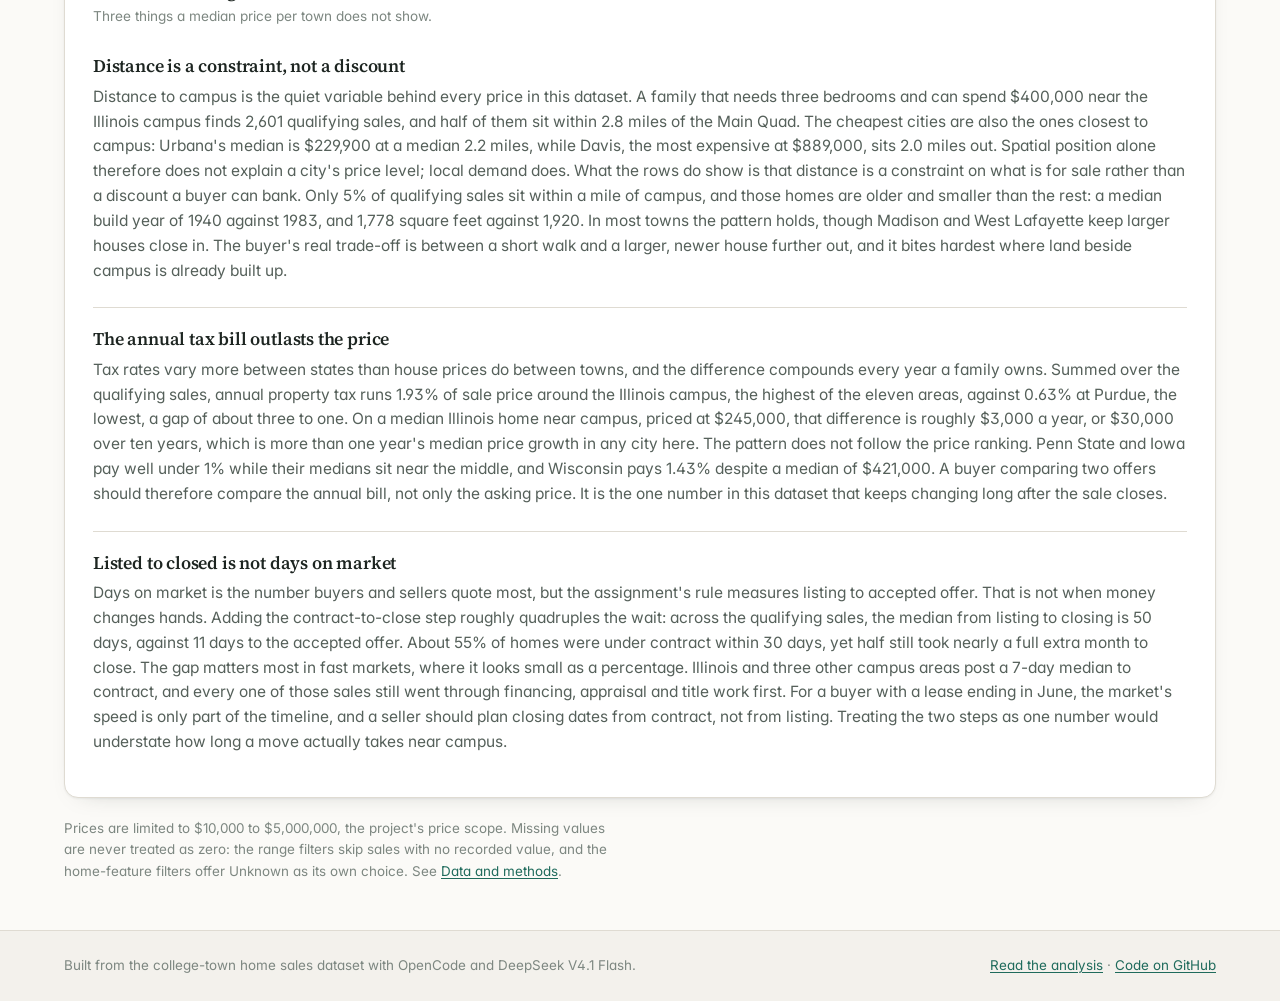
==== commit 23612ce3: "Design round 3: fit the price filter and note the cache trap - Put the currency in the price field l" ====
--- a/explore.html
+++ b/explore.html
@@ -9,7 +9,7 @@
   <link rel="preconnect" href="https://fonts.googleapis.com">
   <link rel="preconnect" href="https://fonts.gstatic.com" crossorigin>
   <link rel="stylesheet" href="https://fonts.googleapis.com/css2?family=Inter:wght@400;500;600;700&family=Source+Serif+4:opsz,wght@8..60,400;8..60,600&display=swap">
-  <link rel="stylesheet" href="styles.css?v=3">
+  <link rel="stylesheet" href="styles.css?v=4">
 </head>
 <body>
   <a class="skip-link" href="#main">Skip to content</a>
@@ -77,14 +77,12 @@
             <select id="f-year"></select>
           </label>
 
-          <div class="field">
+          <div class="field wide">
             <span class="field-label" id="beds-label">Bedrooms</span>
             <div class="field-inline">
-              <label class="sr-only" for="f-beds-min">Minimum bedrooms</label>
-              <input type="number" id="f-beds-min" min="0" max="10" step="1" value="0" inputmode="numeric">
+              <label>Min <input type="number" id="f-beds-min" min="0" max="10" step="1" value="0" inputmode="numeric" aria-label="Minimum bedrooms"></label>
               <span class="range-dash" aria-hidden="true">to</span>
-              <label class="sr-only" for="f-beds-max">Maximum bedrooms</label>
-              <input type="number" id="f-beds-max" min="0" max="10" step="1" value="10" inputmode="numeric">
+              <label>Max <input type="number" id="f-beds-max" min="0" max="10" step="1" value="10" inputmode="numeric" aria-label="Maximum bedrooms"></label>
             </div>
           </div>
 
@@ -94,13 +92,13 @@
               <div class="range-slider" id="price-slider"></div>
               <div class="range-inputs">
                 <label>
-                  Min
-                  <span class="unit-input"><span class="unit" aria-hidden="true">$</span><input type="number" id="f-price-min" min="10000" max="5000000" step="1000" value="10000" inputmode="numeric"></span>
-                </label>
-                <span class="range-dash" aria-hidden="true">to</span>
-                <label>
-                  Max
-                  <span class="unit-input"><span class="unit" aria-hidden="true">$</span><input type="number" id="f-price-max" min="10000" max="5000000" step="1000" value="5000000" inputmode="numeric"></span>
+                  Min price ($)
+                  <input type="number" id="f-price-min" min="10000" max="5000000" step="1000" value="10000" inputmode="numeric">
+                </label>
+                <span class="range-dash" aria-hidden="true">to</span>
+                <label>
+                  Max price ($)
+                  <input type="number" id="f-price-max" min="10000" max="5000000" step="1000" value="5000000" inputmode="numeric">
                 </label>
               </div>
             </div>
--- a/styles.css
+++ b/styles.css
@@ -306,20 +306,17 @@
 input[type="number"]::-webkit-outer-spin-button,
 input[type="number"]::-webkit-inner-spin-button { -webkit-appearance: none; margin: 0; }
 
-/* number plus its unit, so the two cannot drift apart */
-.field .unit-input { display: flex; align-items: stretch; }
-.field .unit-input input { flex: 1; min-width: 0; }
-.field .unit-input .unit {
-  display: flex; align-items: center; padding: 0 0.5rem; font-size: 0.85rem; font-weight: 600;
-  color: var(--ink-3); background: var(--surface-2); border: 1px solid var(--line-strong);
-  border-right: none; border-radius: var(--radius-sm) 0 0 var(--radius-sm); white-space: nowrap;
-}
-.field .unit-input input { border-top-left-radius: 0; border-bottom-left-radius: 0; }
+/* paired number fields share the space instead of forcing a minimum width */
+.field-inline { display: flex; align-items: center; gap: 0.4rem; }
+.filter-grid .field-inline { gap: 0.55rem; }
+.filter-grid .field-inline label { display: flex; align-items: center; gap: 0.4rem; flex: 1 1 0; min-width: 0; font-size: 0.72rem; font-weight: 600; letter-spacing: 0.04em; text-transform: uppercase; color: var(--ink-3); }
+.filter-grid .field-inline input { min-width: 0; width: 100%; flex: 1 1 0; padding-left: 0.45rem; padding-right: 0.45rem; }
+.filter-grid .field-inline .range-dash { flex: none; }
 
 select, input[type="number"], input[type="text"], input[type="search"] {
   font-family: var(--font-sans); font-size: 0.92rem; color: var(--ink);
   background: var(--surface); border: 1px solid var(--line-strong); border-radius: var(--radius-sm);
-  padding: 0.5rem 0.65rem; min-height: 2.4rem; min-width: 9rem;
+  padding: 0.5rem 0.65rem; min-height: 2.4rem; min-width: 0;
   transition: border-color 0.15s, box-shadow 0.15s;
 }
 select { appearance: none; padding-right: 2rem; cursor: pointer;
@@ -418,8 +415,11 @@
 
 .range-wrap { display: flex; flex-direction: column; gap: 0.55rem; }
 .range-inputs { display: flex; align-items: flex-end; gap: 0.5rem; flex-wrap: wrap; }
-.range-inputs label { display: flex; flex-direction: column; gap: 0.2rem; font-size: 0.7rem; font-weight: 600; letter-spacing: 0.04em; text-transform: uppercase; color: var(--ink-3); }
-.range-inputs input { min-width: 7.5rem; padding: 0.35rem 0.5rem; min-height: 2.1rem; }
+.range-inputs label { display: flex; flex-direction: column; gap: 0.2rem; font-size: 0.7rem; font-weight: 600; letter-spacing: 0.04em; text-transform: uppercase; color: var(--ink-3); flex: 1 1 0%; min-width: 0; }
+.filter-grid .field > .range-wrap > .range-inputs > label { flex-direction: column; align-items: stretch; }
+.range-inputs input { padding: 0.35rem 0.45rem; min-height: 2.1rem; }
+/* Wide enough for $5,000,000 once the dollar sign sits inside the field. */
+
 
 /* dual-handle slider drawn from two stacked range inputs */
 .range-slider { position: relative; height: 2rem; }
@@ -459,10 +459,11 @@
 .filters-actions { display: flex; gap: 0.5rem; }
 
 .filter-grid {
-  display: grid; grid-template-columns: repeat(auto-fit, minmax(13rem, 1fr));
+  display: grid; grid-template-columns: repeat(auto-fit, minmax(15rem, 1fr));
   gap: 1rem 1.1rem;
 }
 .filter-grid .wide { grid-column: span 2; }
+.filter-grid { grid-template-columns: repeat(auto-fit, minmax(min(100%, 16rem), 1fr)); }
 .filter-grid .field { min-width: 0; }
 .filter-grid input, .filter-grid select { width: 100%; }
 
